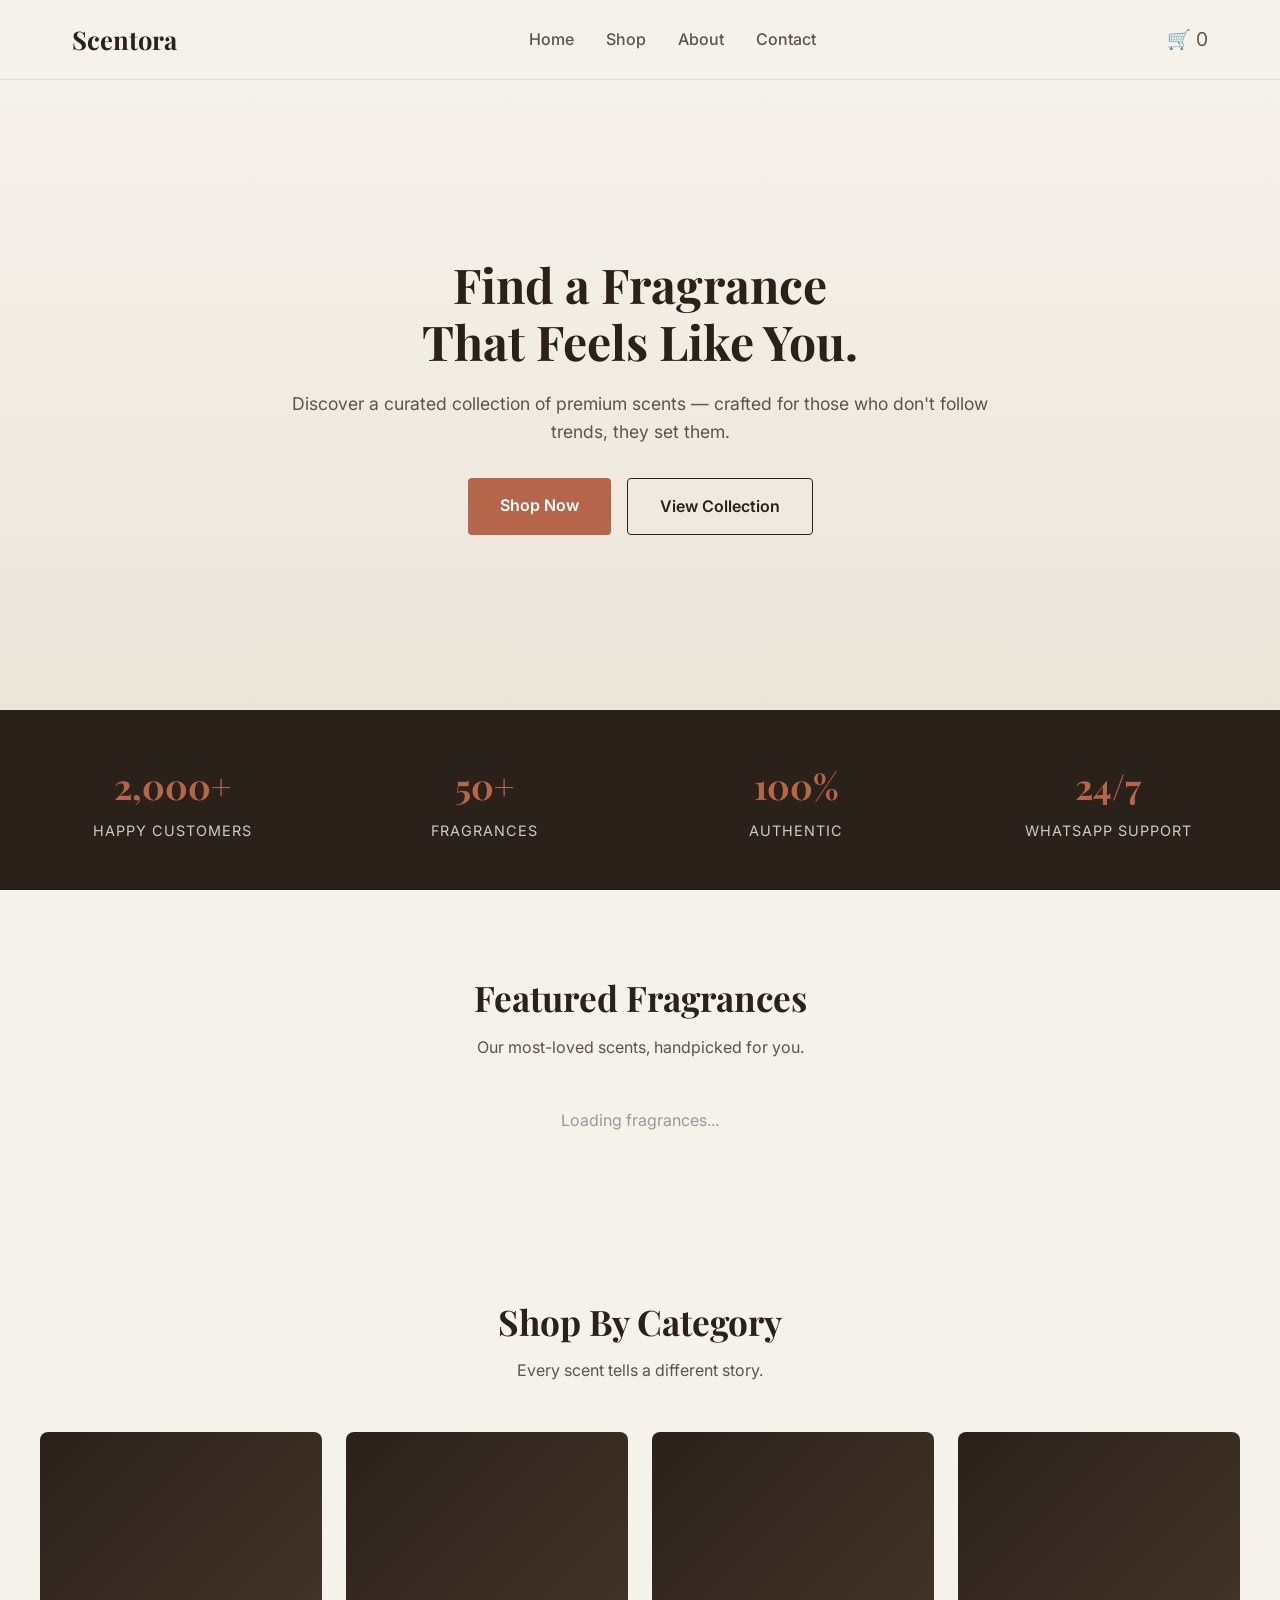
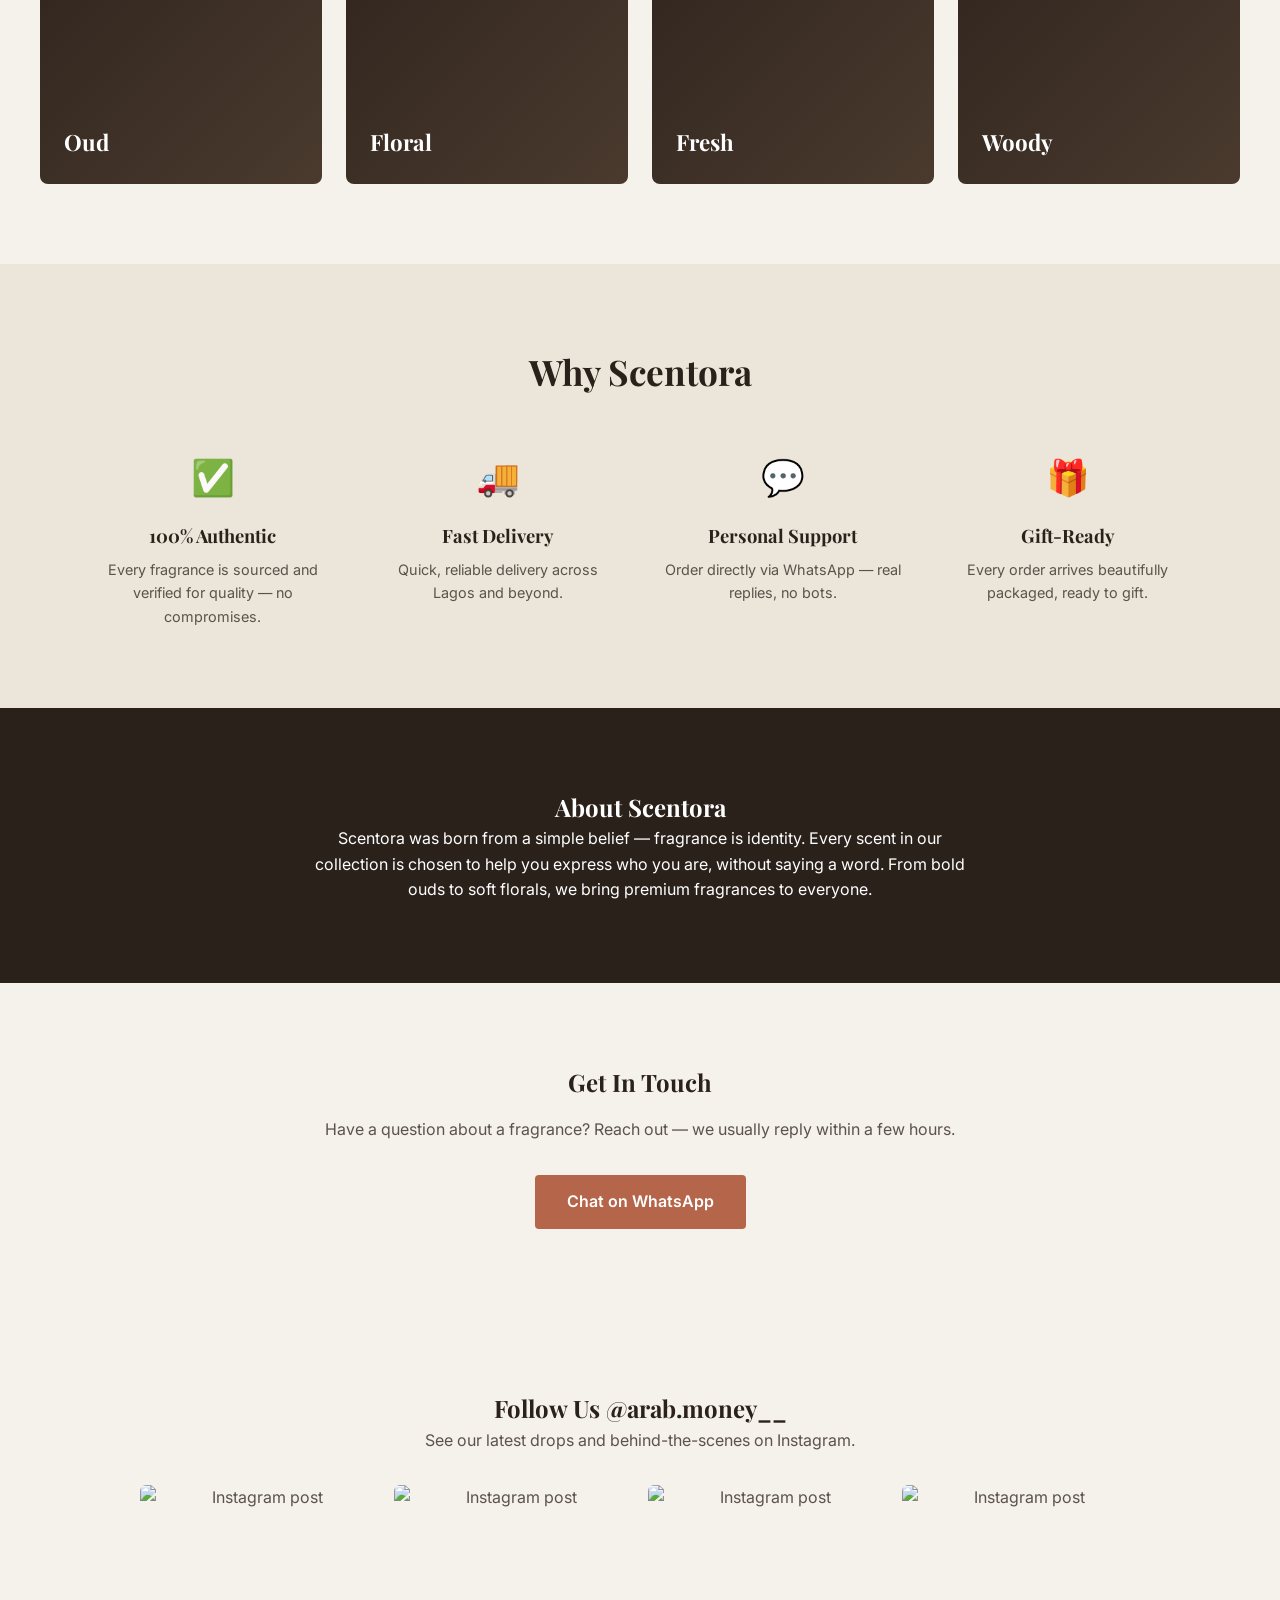
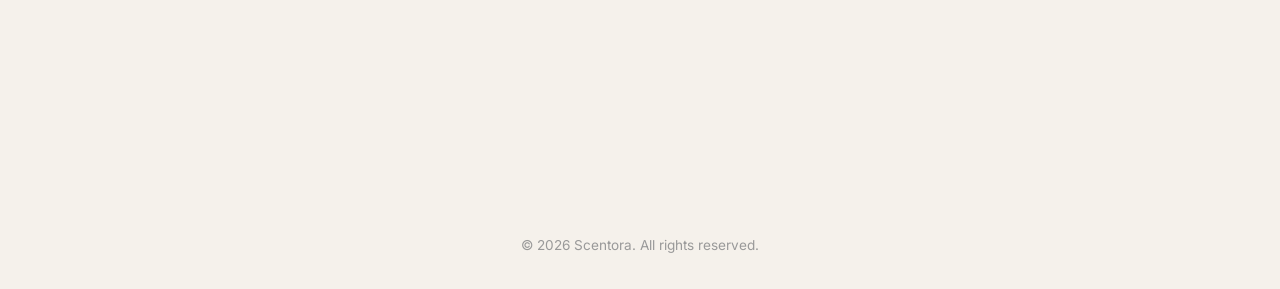
==== index.html @ 085fa2f3 "Initial complete build: Scentora perfume store - customer + admin functionality" ====
<!DOCTYPE html>
<html lang="en">
  <head>
    <meta charset="UTF-8" />
    <meta name="viewport" content="width=device-width, initial-scale=1.0" />
    <title>Scentora — Fragrances That Feel Like You</title>
    <link rel="preconnect" href="https://fonts.googleapis.com" />
    <link
      href="https://fonts.googleapis.com/css2?family=Playfair+Display:wght@700&family=Inter:wght@400;500;600&display=swap"
      rel="stylesheet"
    />
    <link rel="stylesheet" href="css/style.css" />
    <link rel="stylesheet" href="css/responsive.css" />
  </head>
  <body>
    <!-- NAVIGATION -->
    <header class="navbar">
      <div class="navbar__container">
        <a href="index.html" class="navbar__logo">Scentora</a>

        <nav class="navbar__links" id="navLinks">
          <a href="index.html">Home</a>
          <a href="pages/shop.html">Shop</a>
          <a href="#about">About</a>
          <a href="#contact">Contact</a>
        </nav>

        <div class="navbar__actions">
          <a href="pages/cart.html" class="cart-icon">
            🛒 <span id="cartCount">0</span>
          </a>
          <button
            class="navbar__toggle"
            id="navToggle"
            aria-label="Toggle menu"
          >
            ☰
          </button>
        </div>
      </div>
    </header>

    <!-- HERO -->
    <section class="hero">
      <div class="hero__content">
        <h1>Find a Fragrance<br />That Feels Like You.</h1>
        <p>
          Discover a curated collection of premium scents — crafted for those
          who don't follow trends, they set them.
        </p>
        <div class="hero__buttons">
          <a href="pages/shop.html" class="btn btn--primary">Shop Now</a>
          <a href="#featured" class="btn btn--outline">View Collection</a>
        </div>
      </div>
    </section>

    <!-- STATS BAR -->
    <section class="stats-bar reveal">
      <div class="stats-bar__item">
        <h3>2,000+</h3>
        <p>Happy Customers</p>
      </div>
      <div class="stats-bar__item">
        <h3>50+</h3>
        <p>Fragrances</p>
      </div>
      <div class="stats-bar__item">
        <h3>100%</h3>
        <p>Authentic</p>
      </div>
      <div class="stats-bar__item">
        <h3>24/7</h3>
        <p>WhatsApp Support</p>
      </div>
    </section>

    <!-- FEATURED PRODUCTS -->
    <section class="featured" id="featured">
      <div class="section-header reveal">
        <h2>Featured Fragrances</h2>
        <p>Our most-loved scents, handpicked for you.</p>
      </div>
      <div class="product-grid" id="featured-products">
        <!-- Filled in dynamically by products.js -->
      </div>
    </section>

    <!-- CATEGORIES -->
    <section class="categories">
      <div class="section-header reveal">
        <h2>Shop By Category</h2>
        <p>Every scent tells a different story.</p>
      </div>
      <div class="category-grid">
        <div
          class="category-card reveal"
          onclick="location.href='pages/shop.html?category=Oud'"
        >
          <h3>Oud</h3>
        </div>
        <div
          class="category-card reveal reveal--delay-1"
          onclick="location.href='pages/shop.html?category=Floral'"
        >
          <h3>Floral</h3>
        </div>
        <div
          class="category-card reveal reveal--delay-2"
          onclick="location.href='pages/shop.html?category=Fresh'"
        >
          <h3>Fresh</h3>
        </div>
        <div
          class="category-card reveal reveal--delay-3"
          onclick="location.href='pages/shop.html?category=Woody'"
        >
          <h3>Woody</h3>
        </div>
      </div>
    </section>

    <!-- WHY SCENTORA -->
    <section class="why-us">
      <div class="section-header reveal">
        <h2>Why Scentora</h2>
      </div>
      <div class="why-us__grid">
        <div class="why-us__item reveal">
          <span>✅</span>
          <h3>100% Authentic</h3>
          <p>
            Every fragrance is sourced and verified for quality — no
            compromises.
          </p>
        </div>
        <div class="why-us__item reveal reveal--delay-1">
          <span>🚚</span>
          <h3>Fast Delivery</h3>
          <p>Quick, reliable delivery across Lagos and beyond.</p>
        </div>
        <div class="why-us__item reveal reveal--delay-2">
          <span>💬</span>
          <h3>Personal Support</h3>
          <p>Order directly via WhatsApp — real replies, no bots.</p>
        </div>
        <div class="why-us__item reveal reveal--delay-3">
          <span>🎁</span>
          <h3>Gift-Ready</h3>
          <p>Every order arrives beautifully packaged, ready to gift.</p>
        </div>
      </div>
    </section>

    <!-- ABOUT -->
    <section class="about" id="about">
      <div class="about__content">
        <h2>About Scentora</h2>
        <p>
          Scentora was born from a simple belief — fragrance is identity. Every
          scent in our collection is chosen to help you express who you are,
          without saying a word. From bold ouds to soft florals, we bring
          premium fragrances to everyone.
        </p>
      </div>
    </section>

    <!-- CONTACT -->
    <section class="contact" id="contact">
      <div class="contact__content">
        <h2>Get In Touch</h2>
        <p>
          Have a question about a fragrance? Reach out — we usually reply within
          a few hours.
        </p>
        <a href="#" class="btn btn--primary" id="whatsappContact"
          >Chat on WhatsApp</a
        >
      </div>
    </section>

    <!-- INSTAGRAM -->
    <section class="instagram-strip reveal">
      <h2>Follow Us @arab.money__</h2>
      <p>See our latest drops and behind-the-scenes on Instagram.</p>
      <div class="instagram-strip__grid">
        <img
          src="https://placehold.co/400x400/2B211B/F5F1EB?text=Scentora"
          alt="Instagram post"
        />
        <img
          src="https://placehold.co/400x400/B5654A/F5F1EB?text=Scentora"
          alt="Instagram post"
        />
        <img
          src="https://placehold.co/400x400/5C534C/F5F1EB?text=Scentora"
          alt="Instagram post"
        />
        <img
          src="https://placehold.co/400x400/2B211B/F5F1EB?text=Scentora"
          alt="Instagram post"
        />
      </div>
    </section>

    <!-- FOOTER -->
    <footer class="footer">
      <p>&copy; 2026 Scentora. All rights reserved.</p>
    </footer>

    <!-- BACK TO TOP BUTTON -->
    <button id="backToTop" class="back-to-top" aria-label="Back to top">
      ↑
    </button>

    <!-- SCRIPTS -->
    <script src="js/config.js"></script>
    <script src="https://cdn.jsdelivr.net/npm/@supabase/supabase-js@2"></script>
    <script src="js/supabase.js"></script>
    <script src="js/products.js"></script>
    <script src="js/cart.js"></script>
    <script src="js/ui.js"></script>
  </body>
</html>
---- css/style.css ----
/* ============================================
   VARIABLES — change these to reskin the whole site
   ============================================ */
:root {
  --color-bg: #f5f1eb;
  --color-dark: #2b211b;
  --color-accent: #b5654a;
  --color-text: #5c534c;
  --font-heading: "Playfair Display", serif;
  --font-body: "Inter", sans-serif;
}

* {
  margin: 0;
  padding: 0;
  box-sizing: border-box;
}

html {
  scroll-behavior: smooth;
}

body {
  font-family: var(--font-body);
  color: var(--color-text);
  background: var(--color-bg);
  line-height: 1.6;
}

h1,
h2,
h3 {
  font-family: var(--font-heading);
  color: var(--color-dark);
}

a {
  text-decoration: none;
  color: inherit;
}

/* ============================================
     BUTTONS
     ============================================ */
.btn {
  display: inline-block;
  padding: 0.9rem 2rem;
  border-radius: 4px;
  font-weight: 600;
  transition: all 0.2s ease;
}

.btn--primary {
  background: var(--color-accent);
  color: #fff;
}

.btn--primary:hover {
  background: #9c5340;
}

.btn--outline {
  border: 1px solid var(--color-dark);
  color: var(--color-dark);
}

.btn--outline:hover {
  background: var(--color-dark);
  color: #fff;
}

/* ============================================
     NAVIGATION
     ============================================ */
.navbar {
  background: var(--color-bg);
  border-bottom: 1px solid rgba(0, 0, 0, 0.08);
  position: sticky;
  top: 0;
  z-index: 100;
}

.navbar__container {
  max-width: 1200px;
  margin: 0 auto;
  padding: 1.2rem 2rem;
  display: flex;
  justify-content: space-between;
  align-items: center;
}

.navbar__logo {
  font-family: var(--font-heading);
  font-size: 1.6rem;
  font-weight: 700;
  color: var(--color-dark);
}

.navbar__links {
  display: flex;
  gap: 2rem;
}

.navbar__links a {
  font-weight: 500;
}

.navbar__actions {
  display: flex;
  align-items: center;
  gap: 1.5rem;
}

.cart-icon {
  font-size: 1.2rem;
}

.navbar__toggle {
  display: none;
  background: none;
  border: none;
  font-size: 1.5rem;
  cursor: pointer;
}

/* ============================================
     HERO
     ============================================ */
.hero {
  min-height: 70vh;
  display: flex;
  align-items: center;
  justify-content: center;
  text-align: center;
  padding: 3rem 2rem;
  background: linear-gradient(180deg, var(--color-bg) 0%, #ece5da 100%);
}

.hero__content {
  max-width: 700px;
}

.hero h1 {
  font-size: 3rem;
  line-height: 1.2;
  margin-bottom: 1.2rem;
}

.hero p {
  font-size: 1.1rem;
  margin-bottom: 2rem;
}

.hero__buttons {
  display: flex;
  gap: 1rem;
  justify-content: center;
  flex-wrap: wrap;
}

/* ============================================
     SECTION HEADER (reused across sections)
     ============================================ */
.section-header {
  text-align: center;
  max-width: 600px;
  margin: 0 auto 3rem;
}

.section-header h2 {
  font-size: 2.2rem;
  margin-bottom: 0.5rem;
}

/* ============================================
     FEATURED / PRODUCT GRID
     ============================================ */
.featured {
  padding: 5rem 2rem;
}

.product-grid {
  max-width: 1200px;
  margin: 0 auto;
  display: grid;
  grid-template-columns: repeat(auto-fill, minmax(260px, 1fr));
  gap: 2rem;
}

.product-card {
  background: #fff;
  border-radius: 8px;
  overflow: hidden;
  transition: transform 0.2s ease;
}

.product-card:hover {
  transform: translateY(-4px);
}

.product-card__image img {
  width: 100%;
  aspect-ratio: 1 / 1;
  object-fit: cover;
}

.product-card__info {
  padding: 1.2rem;
}

.product-card__info h3 {
  font-size: 1.1rem;
  margin-bottom: 0.3rem;
}

.product-card__size {
  font-size: 0.85rem;
  color: #999;
  margin-bottom: 0.5rem;
}

.product-card__price {
  font-weight: 700;
  color: var(--color-accent);
}

.loading-text {
  text-align: center;
  grid-column: 1 / -1;
  color: #999;
}

/* ============================================
     ABOUT / CONTACT
     ============================================ */
.about,
.contact {
  padding: 5rem 2rem;
  text-align: center;
}

.about {
  background: var(--color-dark);
  color: #fff;
}

.about h2 {
  color: #fff;
}

.about__content,
.contact__content {
  max-width: 650px;
  margin: 0 auto;
}

.contact h2 {
  margin-bottom: 1rem;
}

.contact p {
  margin-bottom: 2rem;
}

/* ============================================
     FOOTER
     ============================================ */
.footer {
  text-align: center;
  padding: 2rem;
  font-size: 0.85rem;
  color: #999;
}

/* ============================================
   SCROLL REVEAL ANIMATIONS
   ============================================ */
.reveal {
  opacity: 0;
  transform: translateY(30px);
  transition: opacity 0.7s ease, transform 0.7s ease;
}

.reveal.is-visible {
  opacity: 1;
  transform: translateY(0);
}

.reveal--delay-1 {
  transition-delay: 0.1s;
}
.reveal--delay-2 {
  transition-delay: 0.2s;
}
.reveal--delay-3 {
  transition-delay: 0.3s;
}

/* ============================================
     HERO ENTRANCE ANIMATION (runs on page load, not scroll)
     ============================================ */
.hero__content {
  animation: heroFadeUp 1s ease forwards;
}

@keyframes heroFadeUp {
  from {
    opacity: 0;
    transform: translateY(20px);
  }
  to {
    opacity: 1;
    transform: translateY(0);
  }
}

/* ============================================
     NAVBAR SHRINK ON SCROLL
     ============================================ */
.navbar {
  transition: padding 0.3s ease, box-shadow 0.3s ease;
}

.navbar--scrolled .navbar__container {
  padding: 0.7rem 2rem;
}

.navbar--scrolled {
  box-shadow: 0 2px 12px rgba(0, 0, 0, 0.06);
}

/* ============================================
     STATS BAR
     ============================================ */
.stats-bar {
  background: var(--color-dark);
  padding: 3rem 2rem;
  display: grid;
  grid-template-columns: repeat(4, 1fr);
  gap: 2rem;
  text-align: center;
}

.stats-bar__item h3 {
  color: var(--color-accent);
  font-size: 2.2rem;
  margin-bottom: 0.3rem;
}

.stats-bar__item p {
  color: #ccc;
  font-size: 0.9rem;
  text-transform: uppercase;
  letter-spacing: 1px;
}

/* ============================================
     CATEGORY SHOWCASE
     ============================================ */
.categories {
  padding: 5rem 2rem;
}

.category-grid {
  max-width: 1200px;
  margin: 0 auto;
  display: grid;
  grid-template-columns: repeat(auto-fit, minmax(200px, 1fr));
  gap: 1.5rem;
}

.category-card {
  position: relative;
  aspect-ratio: 4 / 5;
  border-radius: 8px;
  overflow: hidden;
  background: linear-gradient(135deg, var(--color-dark), #4a3a2e);
  display: flex;
  align-items: flex-end;
  padding: 1.5rem;
  cursor: pointer;
  transition: transform 0.3s ease;
}

.category-card:hover {
  transform: scale(1.03);
}

.category-card h3 {
  color: #fff;
  font-size: 1.4rem;
  position: relative;
  z-index: 2;
}

/* ============================================
     WHY SCENTORA (trust pillars)
     ============================================ */
.why-us {
  padding: 5rem 2rem;
  background: #ece5da;
}

.why-us__grid {
  max-width: 1100px;
  margin: 0 auto;
  display: grid;
  grid-template-columns: repeat(auto-fit, minmax(230px, 1fr));
  gap: 2.5rem;
  text-align: center;
}

.why-us__item span {
  font-size: 2.2rem;
  display: block;
  margin-bottom: 1rem;
}

.why-us__item h3 {
  font-size: 1.15rem;
  margin-bottom: 0.5rem;
}

.why-us__item p {
  font-size: 0.9rem;
}

/* ============================================
     INSTAGRAM STRIP
     ============================================ */
.instagram-strip {
  padding: 5rem 2rem;
  text-align: center;
}

.instagram-strip__grid {
  max-width: 1000px;
  margin: 2rem auto 0;
  display: grid;
  grid-template-columns: repeat(4, 1fr);
  gap: 1rem;
}

.instagram-strip__grid img {
  width: 100%;
  aspect-ratio: 1 / 1;
  object-fit: cover;
  border-radius: 6px;
  transition: opacity 0.2s ease;
}

.instagram-strip__grid img:hover {
  opacity: 0.8;
}

/* ============================================
   BACK TO TOP BUTTON
   ============================================ */
.back-to-top {
  position: fixed;
  bottom: 2rem;
  right: 2rem;
  width: 48px;
  height: 48px;
  border-radius: 50%;
  background: var(--color-accent);
  color: #fff;
  border: none;
  font-size: 1.3rem;
  cursor: pointer;
  display: flex;
  align-items: center;
  justify-content: center;
  opacity: 0;
  visibility: hidden;
  transform: translateY(10px);
  transition: all 0.3s ease;
  z-index: 99;
  box-shadow: 0 4px 12px rgba(0, 0, 0, 0.15);
}

.back-to-top.is-visible {
  opacity: 1;
  visibility: visible;
  transform: translateY(0);
}

.back-to-top:hover {
  background: #9c5340;
}

/* ============================================
   SHOP HEADER
   ============================================ */
.shop-header {
  text-align: center;
  padding: 4rem 2rem 2rem;
}

.shop-header h1 {
  font-size: 2.5rem;
  margin-bottom: 0.5rem;
}

/* ============================================
     SHOP FILTERS
     ============================================ */
.shop-filters {
  max-width: 1200px;
  margin: 0 auto;
  padding: 0 2rem 2rem;
}

.search-bar {
  margin-bottom: 1.5rem;
}

.search-bar input {
  width: 100%;
  padding: 0.9rem 1.2rem;
  border: 1px solid rgba(0, 0, 0, 0.15);
  border-radius: 6px;
  font-family: var(--font-body);
  font-size: 1rem;
  background: #fff;
}

.search-bar input:focus {
  outline: none;
  border-color: var(--color-accent);
}

.category-filters {
  display: flex;
  gap: 0.7rem;
  flex-wrap: wrap;
}

.filter-btn {
  padding: 0.5rem 1.2rem;
  border: 1px solid rgba(0, 0, 0, 0.15);
  background: #fff;
  border-radius: 20px;
  font-size: 0.9rem;
  cursor: pointer;
  transition: all 0.2s ease;
}

.filter-btn:hover {
  border-color: var(--color-accent);
}

.filter-btn.active {
  background: var(--color-dark);
  color: #fff;
  border-color: var(--color-dark);
}

/* ============================================
     SHOP PRODUCTS GRID
     ============================================ */
.shop-products {
  max-width: 1200px;
  margin: 0 auto;
  padding: 1rem 2rem 5rem;
}

.product-card__link {
  display: block;
}

.product-card__image {
  position: relative;
}

.sold-out-badge {
  position: absolute;
  top: 10px;
  right: 10px;
  background: var(--color-dark);
  color: #fff;
  font-size: 0.7rem;
  font-weight: 700;
  padding: 0.3rem 0.7rem;
  border-radius: 4px;
  letter-spacing: 0.5px;
}

.add-to-cart-btn {
  width: calc(100% - 2.4rem);
  margin: 0 1.2rem 1.2rem;
  border: none;
  cursor: pointer;
}

.add-to-cart-btn:disabled {
  background: #ccc;
  cursor: not-allowed;
}

/* ============================================
   PRODUCT DETAIL PAGE
   ============================================ */
.product-detail {
  max-width: 1100px;
  margin: 0 auto;
  padding: 4rem 2rem;
  display: grid;
  grid-template-columns: 1fr 1fr;
  gap: 4rem;
  align-items: start;
}

.product-detail__image {
  position: relative;
}

.product-detail__image img {
  width: 100%;
  aspect-ratio: 1 / 1;
  object-fit: cover;
  border-radius: 8px;
}

.sold-out-badge--large {
  font-size: 0.85rem;
  padding: 0.5rem 1rem;
}

.product-detail__category {
  text-transform: uppercase;
  letter-spacing: 1px;
  font-size: 0.8rem;
  color: var(--color-accent);
  font-weight: 600;
  margin-bottom: 0.5rem;
}

.product-detail__info h1 {
  font-size: 2.2rem;
  margin-bottom: 1rem;
}

.product-detail__price {
  font-size: 1.6rem;
  font-weight: 700;
  color: var(--color-dark);
  margin-bottom: 0.5rem;
}

.product-detail__size {
  color: #999;
  margin-bottom: 1.5rem;
}

.product-detail__description {
  margin-bottom: 2rem;
  line-height: 1.8;
}

.sold-out-text {
  color: var(--color-accent);
  font-weight: 600;
  margin-bottom: 1rem;
}

/* Quantity selector */
.quantity-selector {
  display: flex;
  align-items: center;
  gap: 1.2rem;
  margin-bottom: 1.5rem;
  width: fit-content;
  border: 1px solid rgba(0, 0, 0, 0.15);
  border-radius: 6px;
  padding: 0.4rem 0.8rem;
}

.qty-btn {
  width: 32px;
  height: 32px;
  border: none;
  background: none;
  font-size: 1.3rem;
  cursor: pointer;
  color: var(--color-dark);
}

.qty-btn:hover {
  color: var(--color-accent);
}

#qtyValue {
  font-weight: 600;
  min-width: 20px;
  text-align: center;
}

.product-detail .btn {
  border: none;
  cursor: pointer;
  margin-bottom: 1.5rem;
}

.product-detail .btn:disabled {
  background: #ccc;
  cursor: not-allowed;
}

.back-link {
  display: block;
  font-size: 0.9rem;
  color: var(--color-text);
  text-decoration: underline;
}

/* ============================================
   CART PAGE
   ============================================ */
.cart-page {
  max-width: 900px;
  margin: 0 auto;
  padding: 4rem 2rem 6rem;
}

.cart-page h1 {
  margin-bottom: 2rem;
}

.cart-empty {
  text-align: center;
  padding: 4rem 0;
}

.cart-empty p {
  margin-bottom: 1.5rem;
  font-size: 1.1rem;
}

.cart-item {
  display: grid;
  grid-template-columns: 100px 1fr auto;
  gap: 1.5rem;
  align-items: center;
  padding: 1.5rem 0;
  border-bottom: 1px solid rgba(0, 0, 0, 0.08);
}

.cart-item__image {
  width: 100px;
  height: 100px;
  object-fit: cover;
  border-radius: 6px;
}

.cart-item__info h3 {
  font-size: 1.1rem;
  margin-bottom: 0.2rem;
}

.cart-item__size {
  font-size: 0.85rem;
  color: #999;
  margin-bottom: 0.3rem;
}

.cart-item__price {
  font-size: 0.9rem;
  color: var(--color-text);
}

.cart-item__controls {
  text-align: right;
}

.quantity-selector--small {
  padding: 0.2rem 0.5rem;
  margin-left: auto;
  margin-bottom: 0.6rem;
}

.quantity-selector--small .qty-btn {
  width: 26px;
  height: 26px;
  font-size: 1.1rem;
}

.cart-item__line-total {
  font-weight: 700;
  margin-bottom: 0.4rem;
}

.cart-item__remove {
  background: none;
  border: none;
  color: var(--color-accent);
  font-size: 0.8rem;
  cursor: pointer;
  text-decoration: underline;
}

/* Cart summary box */
.cart-summary {
  margin-top: 2.5rem;
  background: #fff;
  border-radius: 8px;
  padding: 2rem;
}

.cart-summary__row {
  display: flex;
  justify-content: space-between;
  padding: 0.6rem 0;
  font-size: 0.95rem;
}

.cart-summary__row--total {
  border-top: 1px solid rgba(0, 0, 0, 0.1);
  margin-top: 0.5rem;
  padding-top: 1rem;
  font-size: 1.2rem;
  font-weight: 700;
  color: var(--color-dark);
}

.cart-order-btn {
  width: 100%;
  border: none;
  cursor: pointer;
  margin-top: 1.5rem;
  font-size: 1rem;
}

.cart-actions {
  display: flex;
  justify-content: space-between;
  align-items: center;
  margin-top: 1.2rem;
}

.cart-actions__continue {
  font-size: 0.9rem;
  text-decoration: underline;
}

.cart-actions__clear {
  background: none;
  border: none;
  color: #999;
  font-size: 0.85rem;
  cursor: pointer;
  text-decoration: underline;
}

/* ============================================
   ADMIN LOGIN
   ============================================ */
.admin-body {
  background: var(--color-dark);
}

.admin-login {
  min-height: 100vh;
  display: flex;
  align-items: center;
  justify-content: center;
  padding: 2rem;
}

.admin-login__card {
  background: #fff;
  border-radius: 12px;
  padding: 3rem 2.5rem;
  width: 100%;
  max-width: 380px;
  text-align: center;
  box-shadow: 0 20px 60px rgba(0, 0, 0, 0.3);
}

.admin-login__logo {
  font-family: var(--font-heading);
  font-size: 1.8rem;
  font-weight: 700;
  color: var(--color-dark);
  display: block;
  margin-bottom: 0.3rem;
}

.admin-login__subtitle {
  color: #999;
  font-size: 0.85rem;
  text-transform: uppercase;
  letter-spacing: 1px;
  margin-bottom: 2.2rem;
}

.admin-login__form {
  text-align: left;
}

.form-group {
  margin-bottom: 1.3rem;
}

.form-group label {
  display: block;
  font-size: 0.85rem;
  font-weight: 600;
  color: var(--color-dark);
  margin-bottom: 0.4rem;
}

.form-group input,
.form-group select,
.form-group textarea {
  width: 100%;
  padding: 0.8rem 1rem;
  border: 1px solid rgba(0, 0, 0, 0.15);
  border-radius: 6px;
  font-family: var(--font-body);
  font-size: 0.95rem;
  background: #fafafa;
}

.form-group input:focus,
.form-group select:focus,
.form-group textarea:focus {
  outline: none;
  border-color: var(--color-accent);
  background: #fff;
}

.admin-login__error {
  color: #c0392b;
  font-size: 0.85rem;
  margin-bottom: 1rem;
  min-height: 1.2em;
}

.admin-login__submit {
  width: 100%;
  border: none;
  cursor: pointer;
  padding: 0.9rem;
}

.admin-login__submit:disabled {
  opacity: 0.7;
  cursor: not-allowed;
}

/* ============================================
   ADMIN DASHBOARD SHELL
   ============================================ */
.admin-dashboard {
  min-height: 100vh;
  background: #f5f1eb;
}

.admin-topbar {
  background: var(--color-dark);
  padding: 1.2rem 2rem;
  display: flex;
  justify-content: space-between;
  align-items: center;
}

.admin-topbar__logo {
  font-family: var(--font-heading);
  font-size: 1.3rem;
  color: #fff;
  font-weight: 700;
}

.admin-topbar__logo span {
  color: var(--color-accent);
  font-weight: 400;
  font-size: 0.9rem;
}

.admin-topbar__logout {
  background: none;
  border: 1px solid rgba(255, 255, 255, 0.3);
  color: #fff;
  padding: 0.5rem 1.2rem;
  border-radius: 6px;
  cursor: pointer;
  font-size: 0.85rem;
  transition: all 0.2s ease;
}

.admin-topbar__logout:hover {
  background: rgba(255, 255, 255, 0.1);
}

.admin-main {
  max-width: 1200px;
  margin: 0 auto;
  padding: 3rem 2rem;
}

/* ============================================
   ADMIN STATS CARDS
   ============================================ */
.admin-stats {
  display: grid;
  grid-template-columns: repeat(4, 1fr);
  gap: 1.2rem;
  margin-bottom: 3rem;
}

.stat-card {
  background: #fff;
  border-radius: 10px;
  padding: 1.5rem;
  text-align: center;
}

.stat-card__value {
  font-family: var(--font-heading);
  font-size: 2.2rem;
  font-weight: 700;
  color: var(--color-dark);
}

.stat-card__label {
  font-size: 0.8rem;
  color: #999;
  text-transform: uppercase;
  letter-spacing: 0.5px;
  margin-top: 0.3rem;
}

/* ============================================
     ADMIN SECTION HEADER
     ============================================ */
.admin-section-header {
  display: flex;
  justify-content: space-between;
  align-items: center;
  margin-bottom: 1.5rem;
}

.admin-section-header h2 {
  font-size: 1.4rem;
}

.admin-section-header .btn {
  border: none;
  cursor: pointer;
  font-size: 0.9rem;
  padding: 0.7rem 1.4rem;
}

/* ============================================
     ADMIN PRODUCT LIST
     ============================================ */
.admin-product-list {
  background: #fff;
  border-radius: 10px;
  overflow: hidden;
}

.admin-product-row {
  display: grid;
  grid-template-columns: 60px 1fr auto auto;
  gap: 1.2rem;
  align-items: center;
  padding: 1rem 1.5rem;
  border-bottom: 1px solid rgba(0, 0, 0, 0.06);
}

.admin-product-row:last-child {
  border-bottom: none;
}

.admin-product-row__image {
  width: 60px;
  height: 60px;
  object-fit: cover;
  border-radius: 6px;
}

.admin-product-row__info h4 {
  font-size: 0.95rem;
  font-family: var(--font-body);
  font-weight: 600;
  color: var(--color-dark);
  margin-bottom: 0.2rem;
}

.admin-product-row__info p {
  font-size: 0.8rem;
  color: #999;
}

.admin-product-row__badges {
  display: flex;
  flex-direction: column;
  gap: 0.3rem;
}

.badge {
  font-size: 0.7rem;
  font-weight: 600;
  padding: 0.25rem 0.6rem;
  border-radius: 20px;
  text-align: center;
  white-space: nowrap;
}

.badge--available {
  background: #e3f5e8;
  color: #2e8b4f;
}

.badge--sold-out {
  background: #fbe5e3;
  color: #c0392b;
}

.badge--featured {
  background: #fbf0dc;
  color: #b5854a;
}

.admin-product-row__actions {
  display: flex;
  gap: 0.5rem;
  flex-wrap: wrap;
  max-width: 220px;
}

.admin-action-btn {
  background: #f2f2f2;
  border: none;
  padding: 0.4rem 0.8rem;
  border-radius: 5px;
  font-size: 0.75rem;
  cursor: pointer;
  transition: background 0.2s ease;
}

.admin-action-btn:hover {
  background: #e5e5e5;
}

.admin-action-btn--danger {
  background: #fbe5e3;
  color: #c0392b;
}

.admin-action-btn--danger:hover {
  background: #f5cdc9;
}

/* ============================================
   ADD/EDIT PRODUCT MODAL
   ============================================ */
.modal-overlay {
  position: fixed;
  inset: 0;
  background: rgba(0, 0, 0, 0.5);
  display: flex;
  align-items: center;
  justify-content: center;
  z-index: 200;
  padding: 2rem;
  opacity: 0;
  visibility: hidden;
  transition: opacity 0.3s ease, visibility 0.3s ease;
}

.modal-overlay.is-active {
  opacity: 1;
  visibility: visible;
}

.modal {
  background: #fff;
  border-radius: 12px;
  width: 100%;
  max-width: 520px;
  max-height: 90vh;
  overflow-y: auto;
  padding: 2rem 2.5rem;
  transform: scale(0.92) translateY(10px);
  transition: transform 0.3s ease;
}

.modal-overlay.is-active .modal {
  transform: scale(1) translateY(0);
}

.modal__header {
  display: flex;
  justify-content: space-between;
  align-items: center;
  margin-bottom: 1.5rem;
}

.modal__header h2 {
  font-size: 1.4rem;
}

.modal__close {
  background: none;
  border: none;
  font-size: 1.8rem;
  cursor: pointer;
  color: #999;
  line-height: 1;
}

.form-row {
  display: grid;
  grid-template-columns: 1fr 1fr;
  gap: 1rem;
}

.form-row--checkboxes {
  display: flex;
  gap: 2rem;
  margin-bottom: 1.5rem;
}

.checkbox-label {
  display: flex;
  align-items: center;
  gap: 0.5rem;
  font-size: 0.9rem;
  font-weight: 600;
  cursor: pointer;
}

.checkbox-label input {
  width: auto;
}

.image-preview {
  width: 100px;
  height: 100px;
  object-fit: cover;
  border-radius: 6px;
  margin-top: 0.7rem;
}

.modal__error {
  color: #c0392b;
  font-size: 0.85rem;
  margin-bottom: 1rem;
  min-height: 1.2em;
}

.modal__submit {
  width: 100%;
  border: none;
  cursor: pointer;
  padding: 0.9rem;
}

.modal__submit:disabled {
  opacity: 0.7;
  cursor: not-allowed;
}
---- css/responsive.css ----
@media (max-width: 768px) {
  .navbar__links {
    position: absolute;
    top: 100%;
    left: 0;
    right: 0;
    background: var(--color-bg);
    flex-direction: column;
    padding: 1.5rem 2rem;
    gap: 1.2rem;
    display: none;
    border-bottom: 1px solid rgba(0, 0, 0, 0.08);
  }

  .navbar__links.active {
    display: flex;
  }

  .navbar__toggle {
    display: block;
  }

  .hero h1 {
    font-size: 2.2rem;
  }

  .product-grid {
    grid-template-columns: repeat(auto-fill, minmax(150px, 1fr));
    gap: 1rem;
  }
}

@media (max-width: 768px) {
  .stats-bar {
    grid-template-columns: repeat(2, 1fr);
  }

  .instagram-strip__grid {
    grid-template-columns: repeat(2, 1fr);
  }
}

@media (max-width: 768px) {
  .back-to-top {
    bottom: 1.2rem;
    right: 1.2rem;
    width: 42px;
    height: 42px;
  }
}

@media (max-width: 768px) {
  .product-detail {
    grid-template-columns: 1fr;
    gap: 2rem;
  }
}

@media (max-width: 768px) {
  .cart-item {
    grid-template-columns: 70px 1fr;
    gap: 1rem;
  }

  .cart-item__controls {
    grid-column: 1 / -1;
    text-align: left;
    margin-top: 0.8rem;
  }

  .quantity-selector--small {
    margin-left: 0;
  }
}

@media (max-width: 768px) {
  .admin-stats {
    grid-template-columns: repeat(2, 1fr);
  }

  .admin-product-row {
    grid-template-columns: 1fr;
    text-align: left;
  }

  .admin-product-row__image {
    width: 100%;
    height: 140px;
  }

  .admin-product-row__actions {
    max-width: 100%;
  }

  .admin-section-header {
    flex-direction: column;
    align-items: flex-start;
    gap: 1rem;
  }
}

@media (max-width: 768px) {
  .form-row {
    grid-template-columns: 1fr;
  }

  .modal {
    padding: 1.5rem;
  }
}
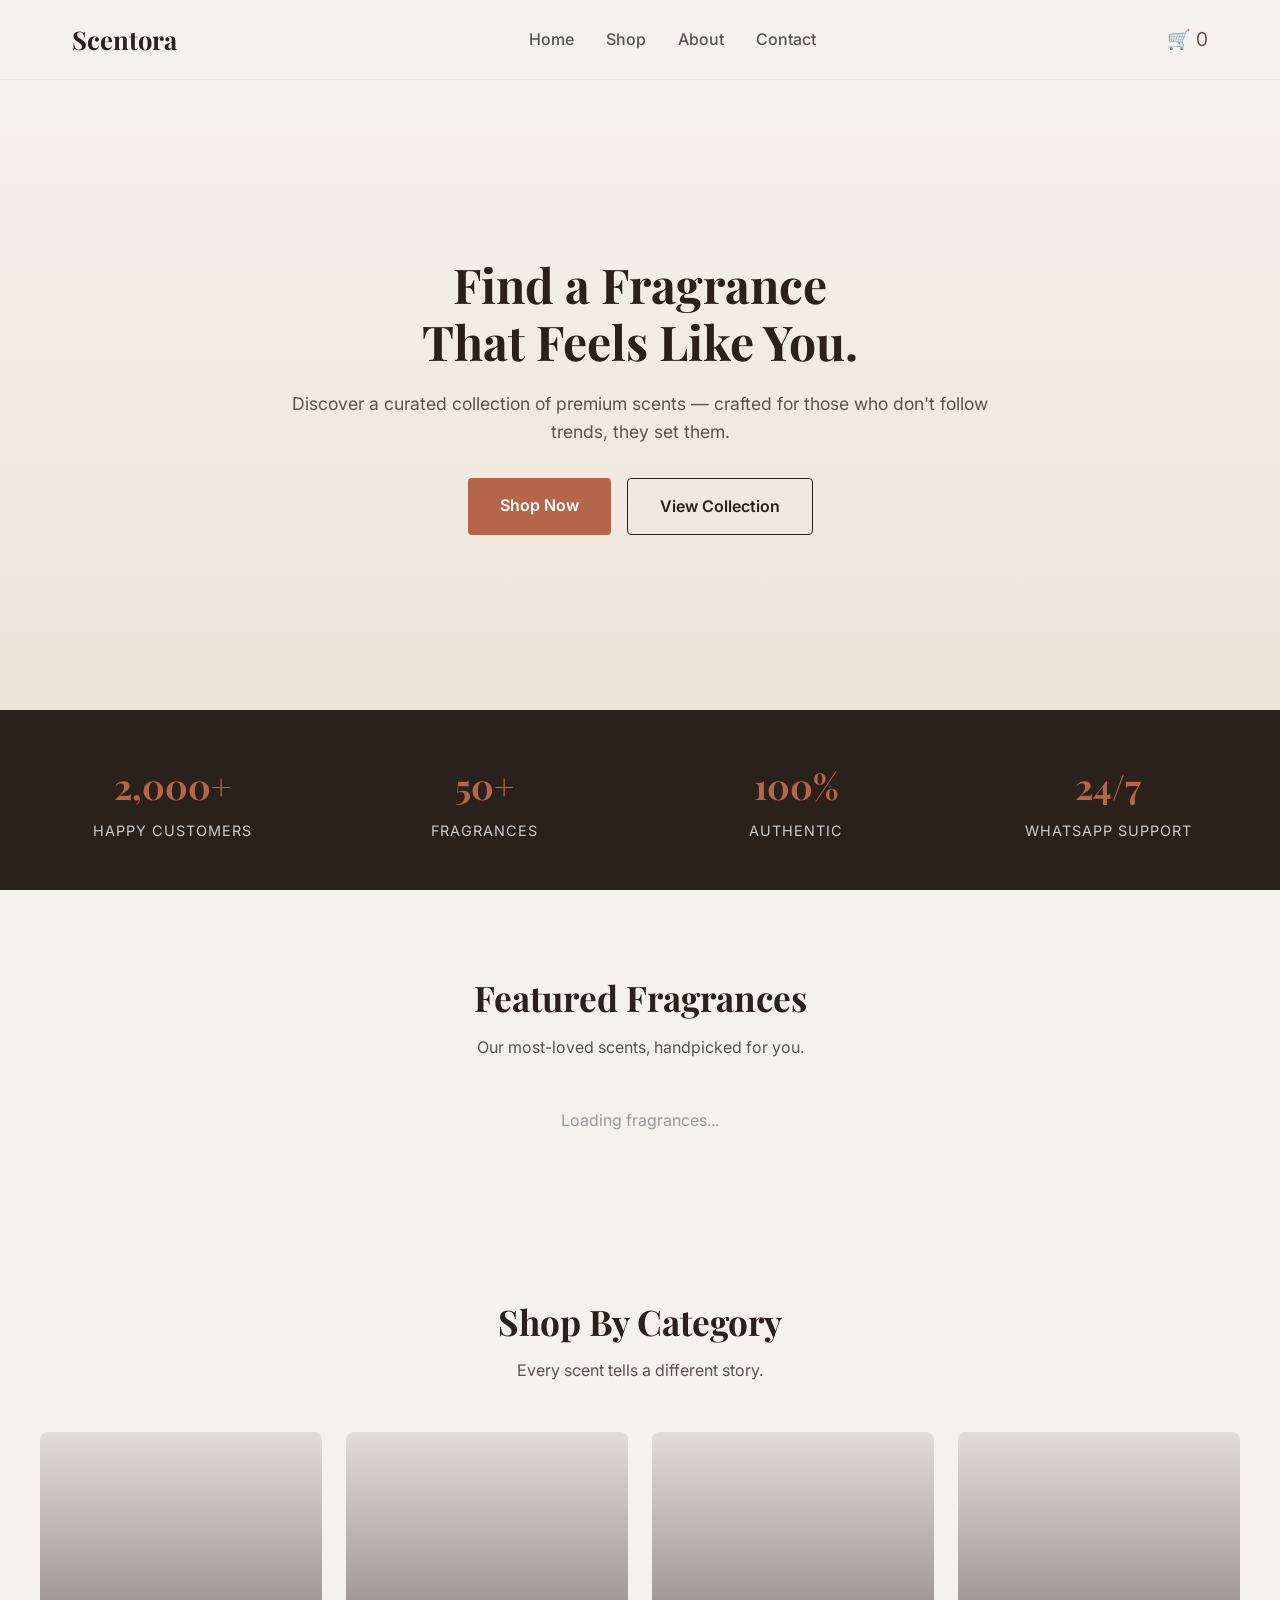
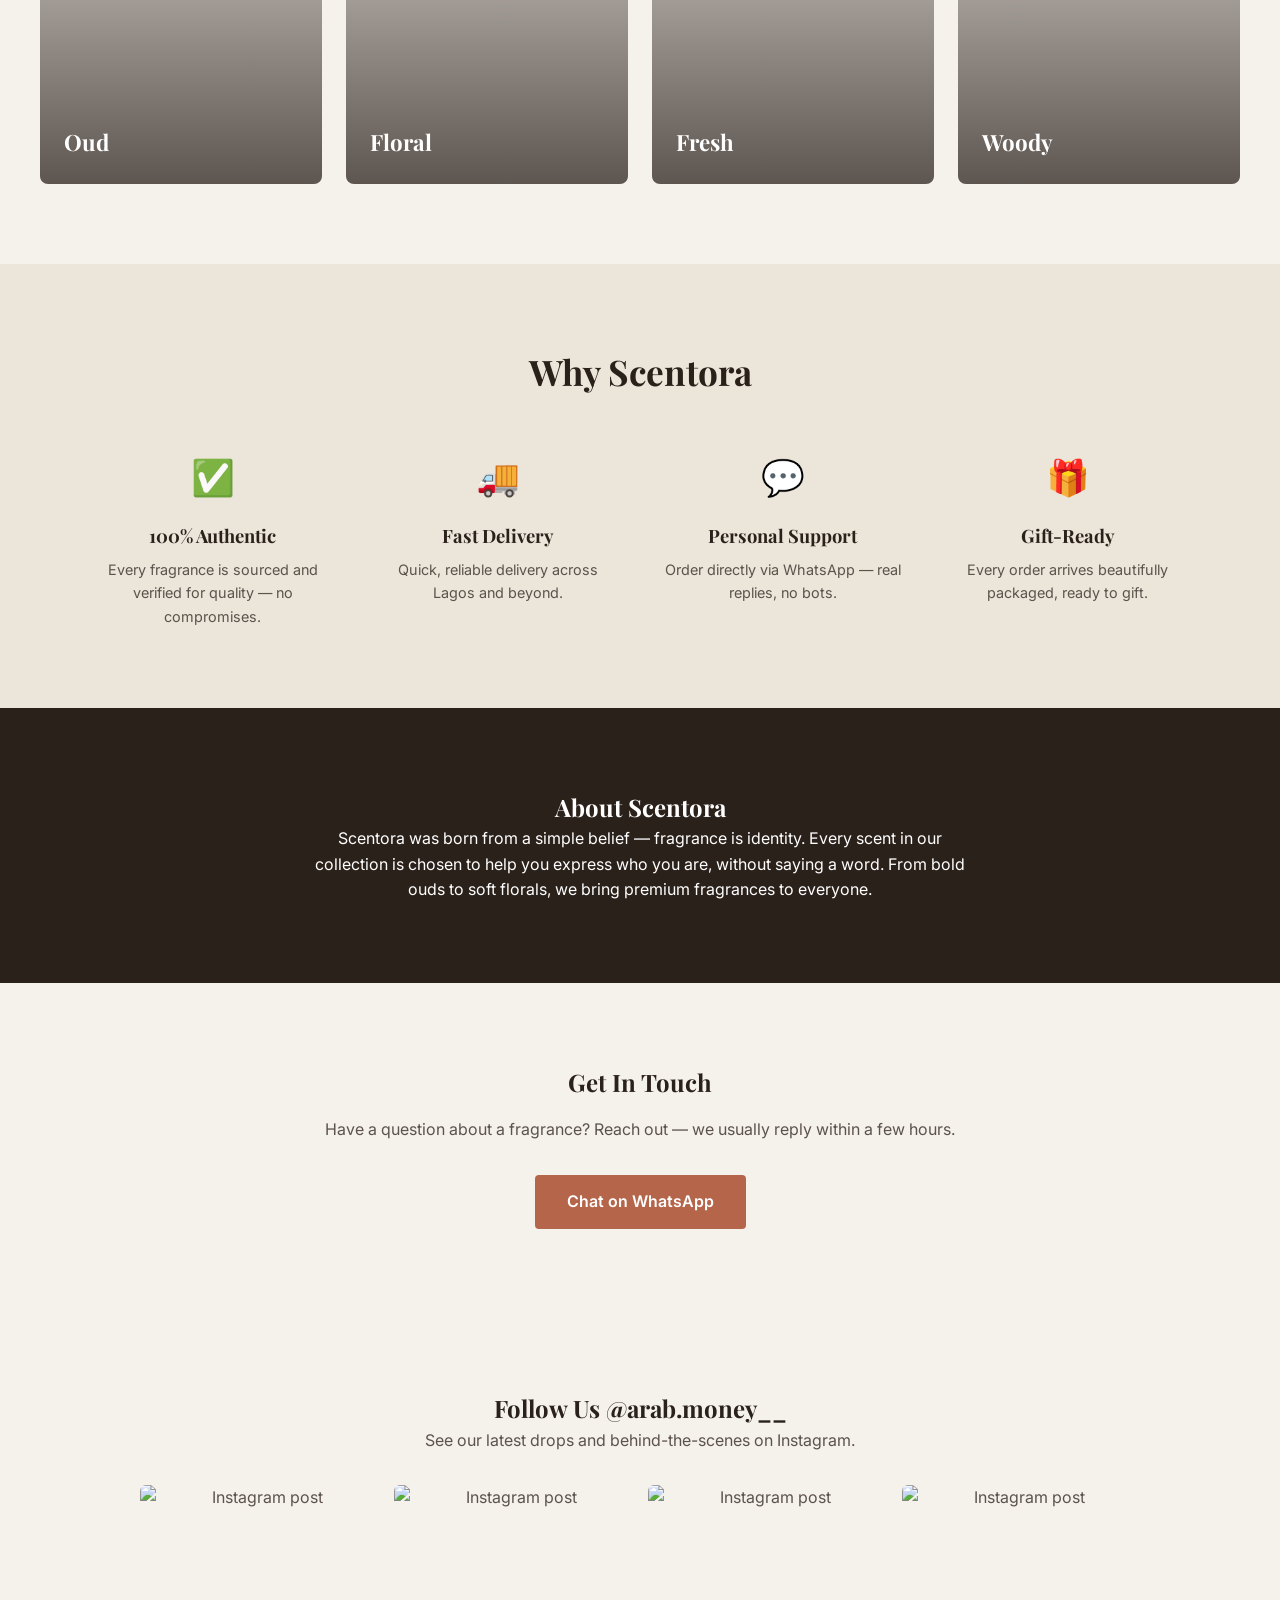
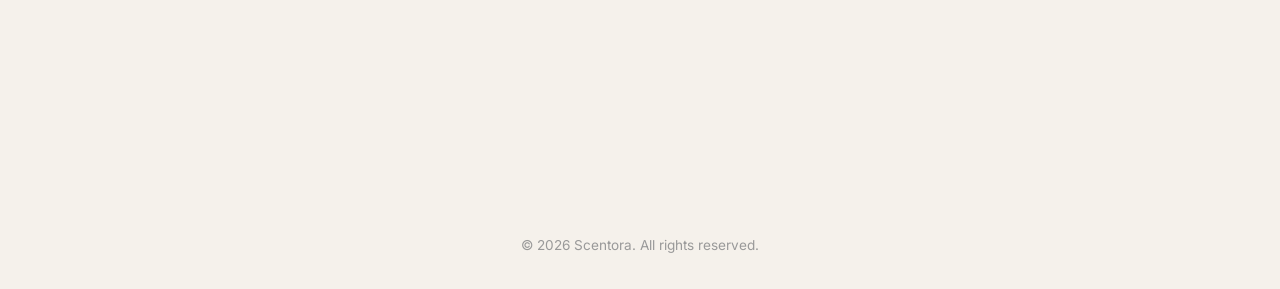
==== commit 03d02654: "Add category background images" ====
--- a/index.html
+++ b/index.html
@@ -94,25 +94,25 @@
       </div>
       <div class="category-grid">
         <div
-          class="category-card reveal"
+          class="category-card category-card--oud reveal"
           onclick="location.href='pages/shop.html?category=Oud'"
         >
           <h3>Oud</h3>
         </div>
         <div
-          class="category-card reveal reveal--delay-1"
+          class="category-card category-card--floral reveal reveal--delay-1"
           onclick="location.href='pages/shop.html?category=Floral'"
         >
           <h3>Floral</h3>
         </div>
         <div
-          class="category-card reveal reveal--delay-2"
+          class="category-card category-card--fresh reveal reveal--delay-2"
           onclick="location.href='pages/shop.html?category=Fresh'"
         >
           <h3>Fresh</h3>
         </div>
         <div
-          class="category-card reveal reveal--delay-3"
+          class="category-card category-card--woody reveal reveal--delay-3"
           onclick="location.href='pages/shop.html?category=Woody'"
         >
           <h3>Woody</h3>
--- a/css/style.css
+++ b/css/style.css
@@ -374,12 +374,48 @@
   aspect-ratio: 4 / 5;
   border-radius: 8px;
   overflow: hidden;
-  background: linear-gradient(135deg, var(--color-dark), #4a3a2e);
+  background-size: cover;
+  background-position: center;
   display: flex;
   align-items: flex-end;
   padding: 1.5rem;
   cursor: pointer;
   transition: transform 0.3s ease;
+}
+
+/* Dark gradient overlay so text stays readable over any image */
+.category-card::before {
+  content: "";
+  position: absolute;
+  inset: 0;
+  background: linear-gradient(
+    180deg,
+    rgba(43, 33, 27, 0.1) 0%,
+    rgba(43, 33, 27, 0.75) 100%
+  );
+  z-index: 1;
+}
+
+.category-card h3 {
+  position: relative;
+  z-index: 2; /* sits above the overlay */
+}
+
+/* Placeholder images per category — swap these URLs for real photos later */
+.category-card--oud {
+  background-image: url("https://mansolid.com/cdn/shop/articles/oud-in-perfume-a-royal-note-of-power-and-depth-5264853.webp?v=1785939493");
+}
+
+.category-card--floral {
+  background-image: url("https://images.unsplash.com/photo-1490750967868-88aa4486c946?w=600&q=80");
+}
+
+.category-card--fresh {
+  background-image: url("https://albait-aldimashqi.com/wp-content/uploads/2025/11/azure-breeze.webp");
+}
+
+.category-card--woody {
+  background-image: url("https://perfumedom.com/wp-content/uploads/2020/02/woody-fragrance-oils.jpg");
 }
 
 .category-card:hover {
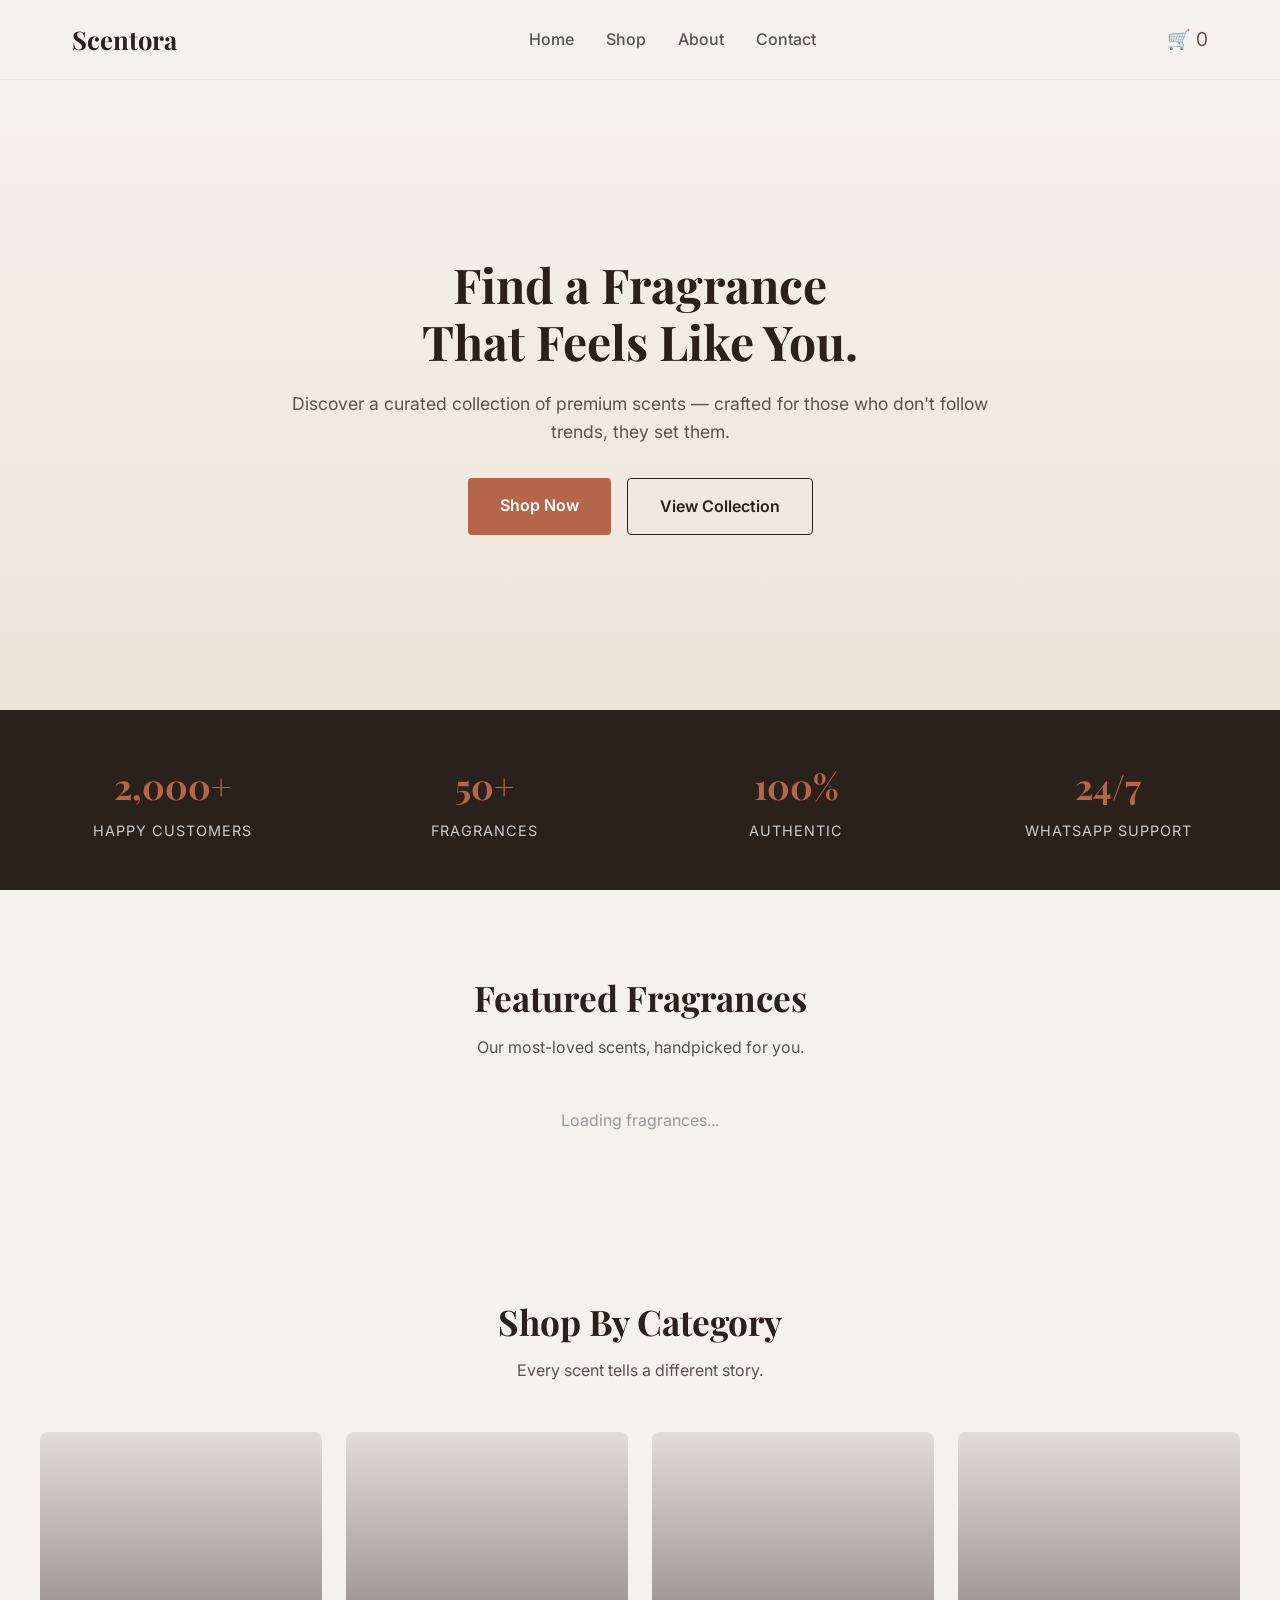
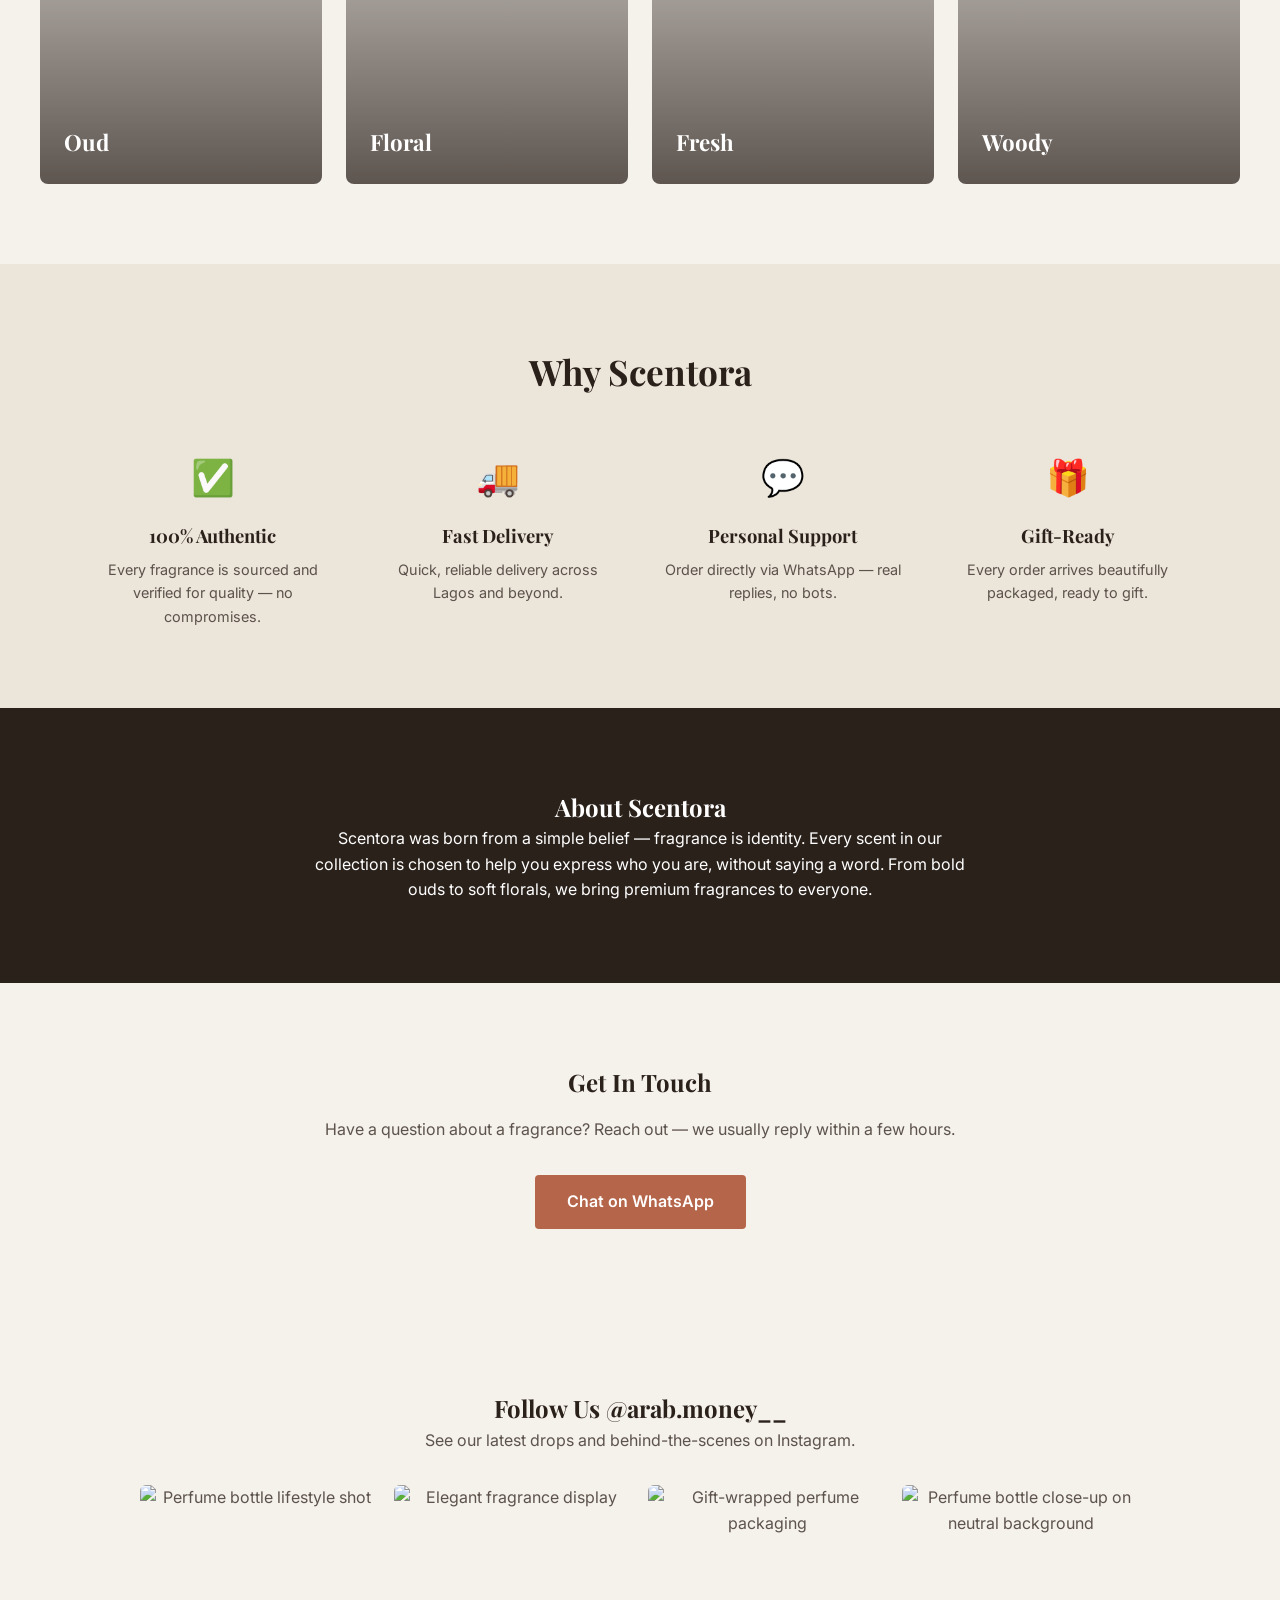
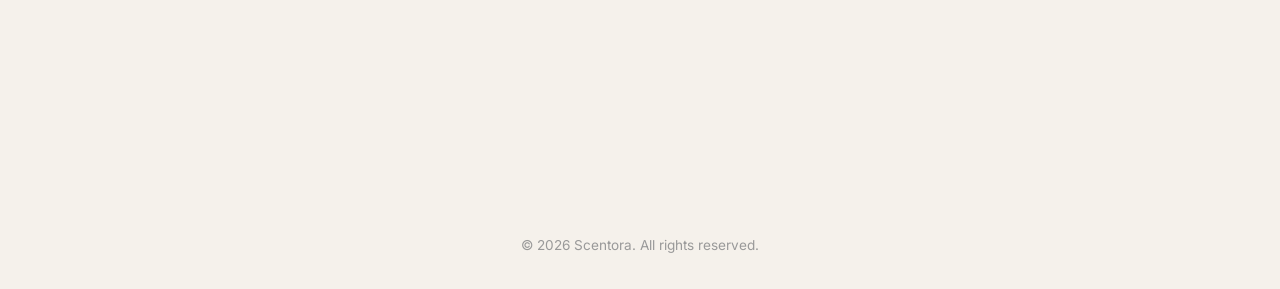
==== commit 24e99c17: "Add category and Instagram section images" ====
--- a/index.html
+++ b/index.html
@@ -185,20 +185,20 @@
       <p>See our latest drops and behind-the-scenes on Instagram.</p>
       <div class="instagram-strip__grid">
         <img
-          src="https://placehold.co/400x400/2B211B/F5F1EB?text=Scentora"
-          alt="Instagram post"
-        />
-        <img
-          src="https://placehold.co/400x400/B5654A/F5F1EB?text=Scentora"
-          alt="Instagram post"
-        />
-        <img
-          src="https://placehold.co/400x400/5C534C/F5F1EB?text=Scentora"
-          alt="Instagram post"
-        />
-        <img
-          src="https://placehold.co/400x400/2B211B/F5F1EB?text=Scentora"
-          alt="Instagram post"
+          src="https://images.unsplash.com/photo-1541643600914-78b084683601?w=400&q=80"
+          alt="Perfume bottle lifestyle shot"
+        />
+        <img
+          src="https://images.unsplash.com/photo-1523293182086-7651a899d37f?w=400&q=80"
+          alt="Elegant fragrance display"
+        />
+        <img
+          src="https://images.unsplash.com/photo-1610461888750-10bfc601b874?w=400&q=80"
+          alt="Gift-wrapped perfume packaging"
+        />
+        <img
+          src="https://images.unsplash.com/photo-1592945403244-b3fbafd7f539?w=400&q=80"
+          alt="Perfume bottle close-up on neutral background"
         />
       </div>
     </section>
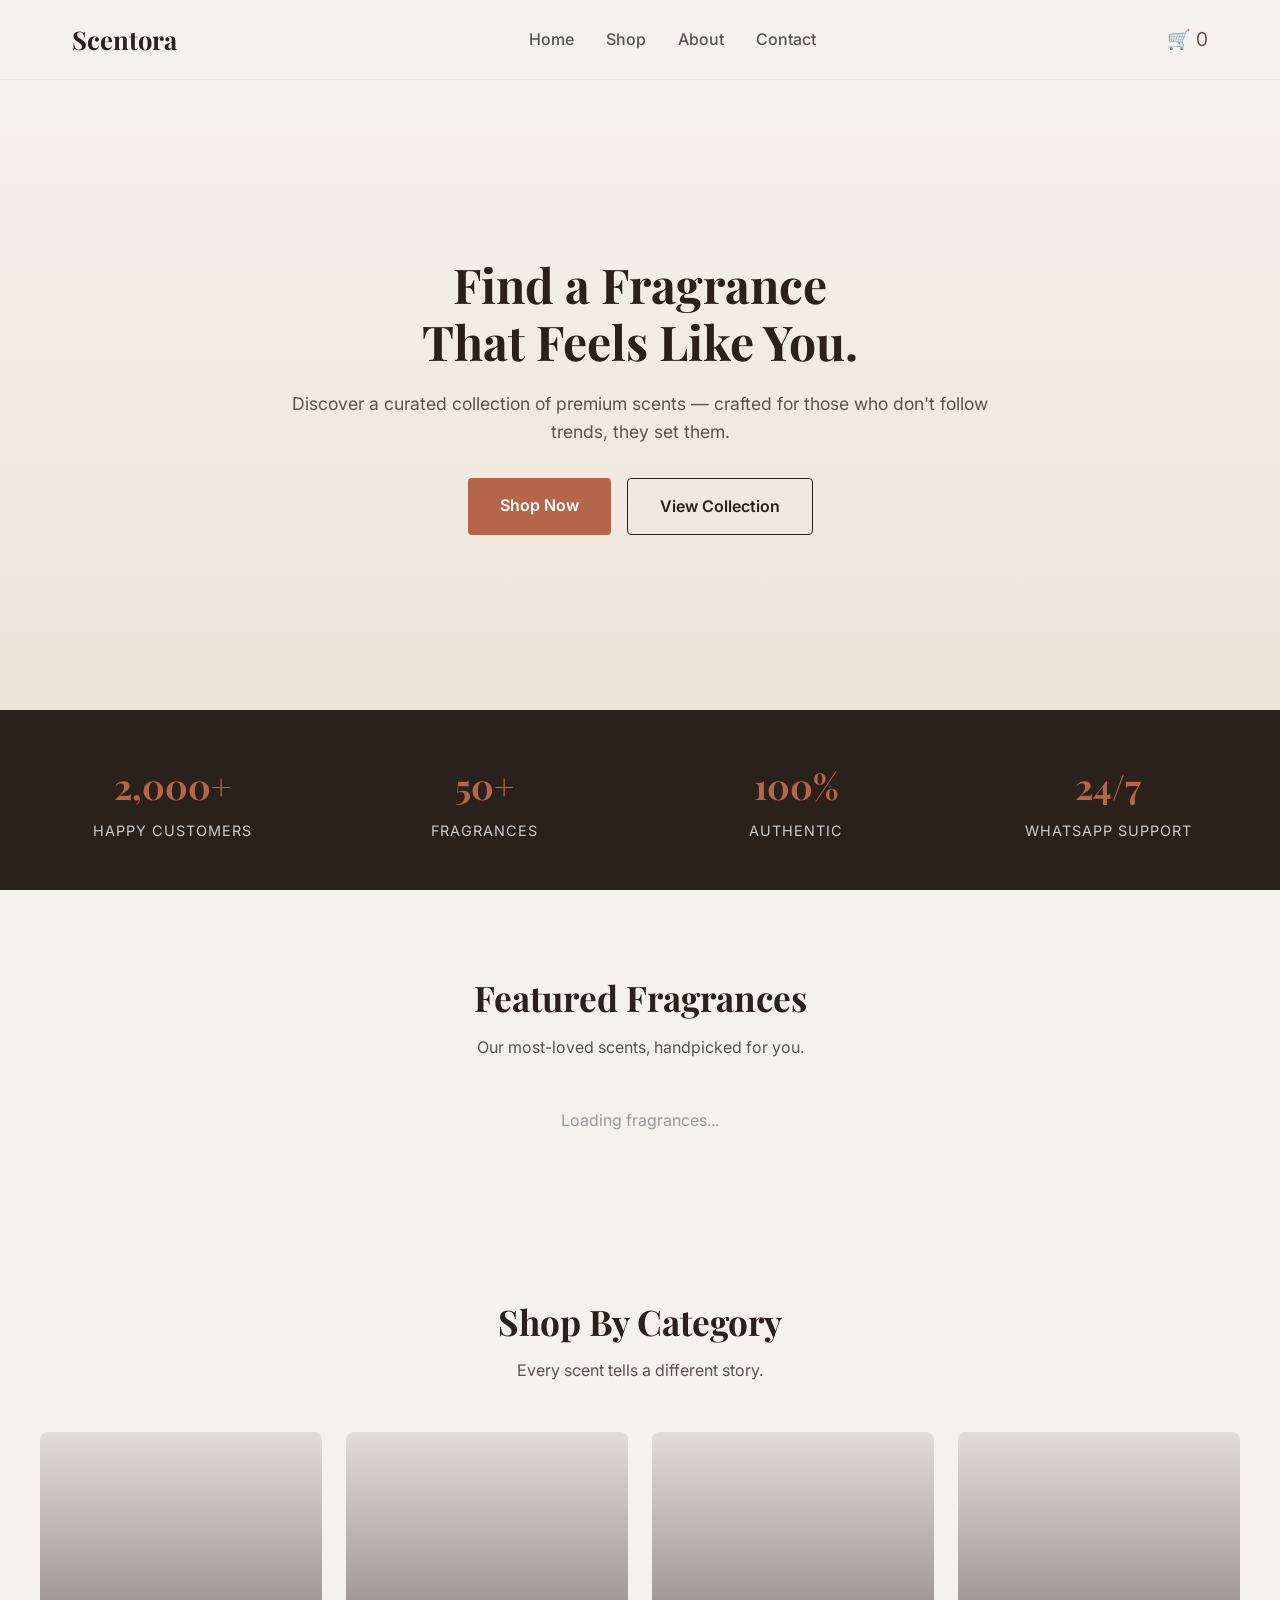
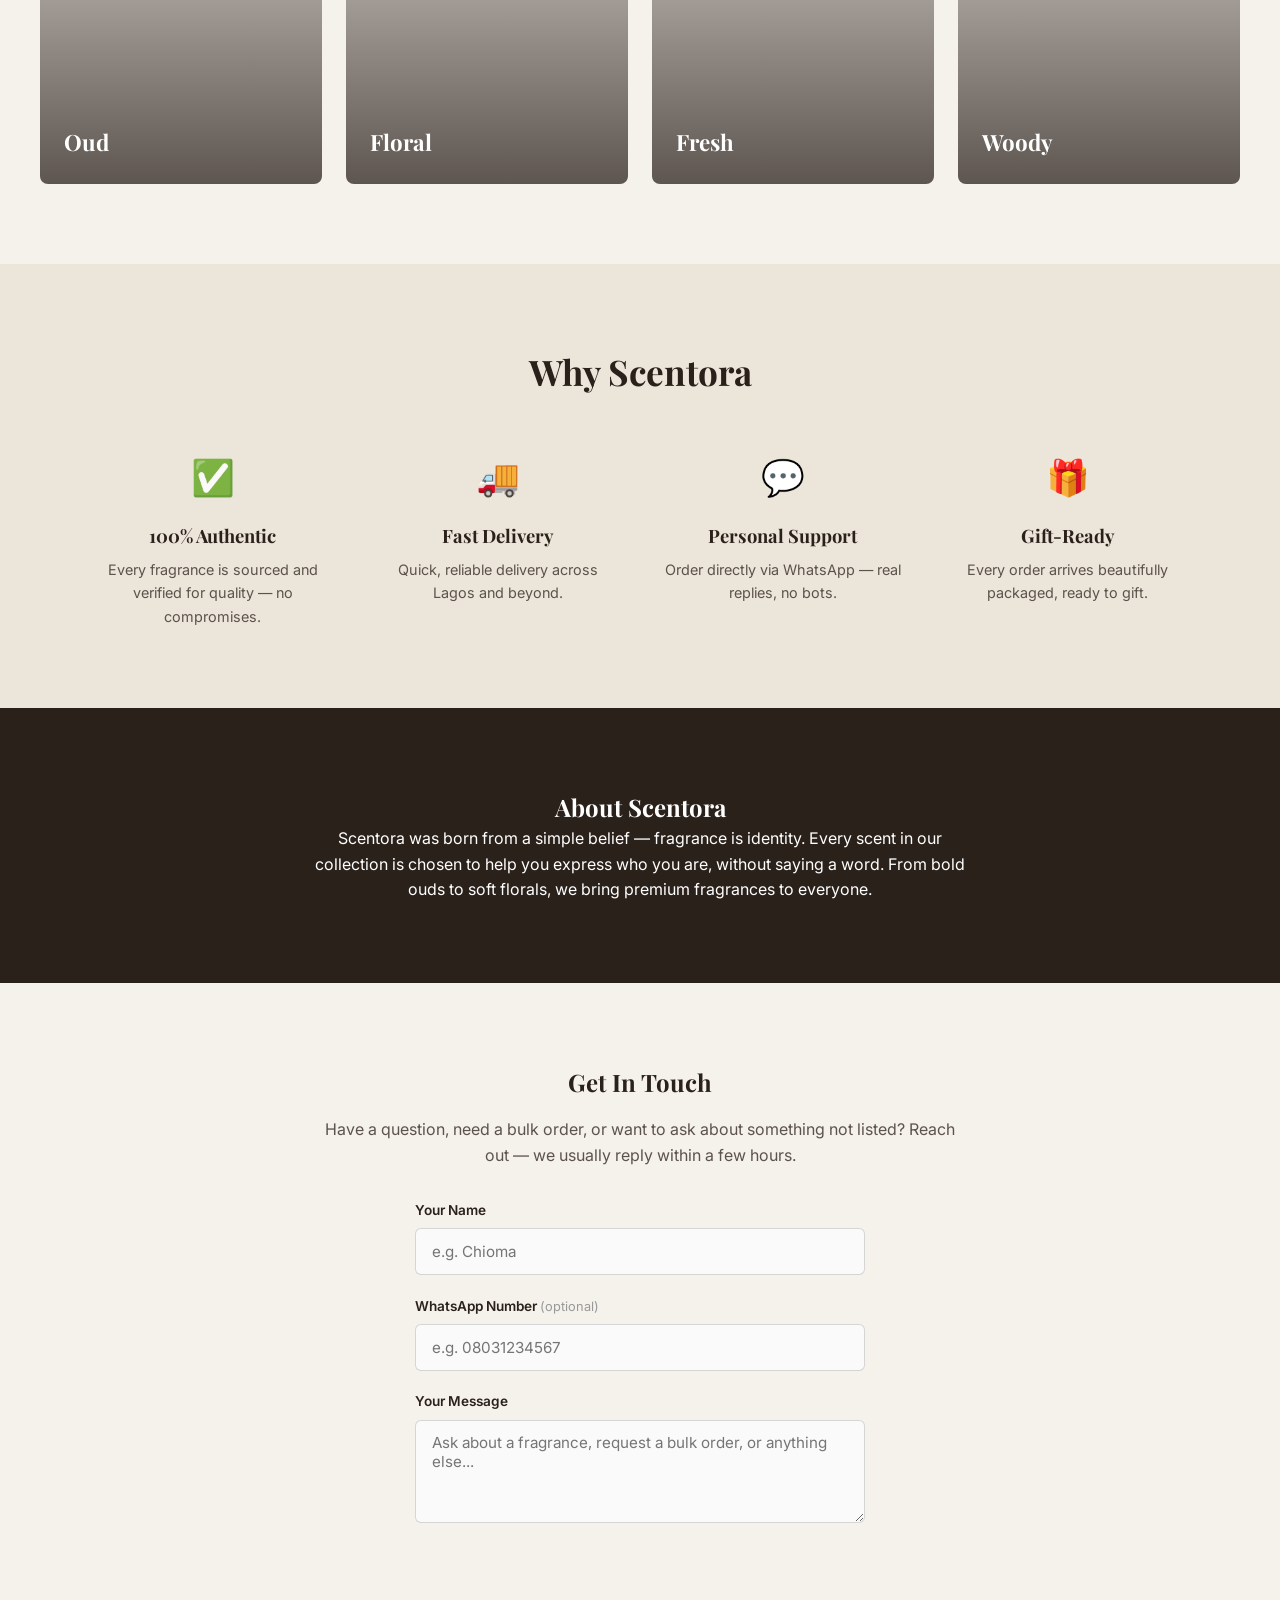
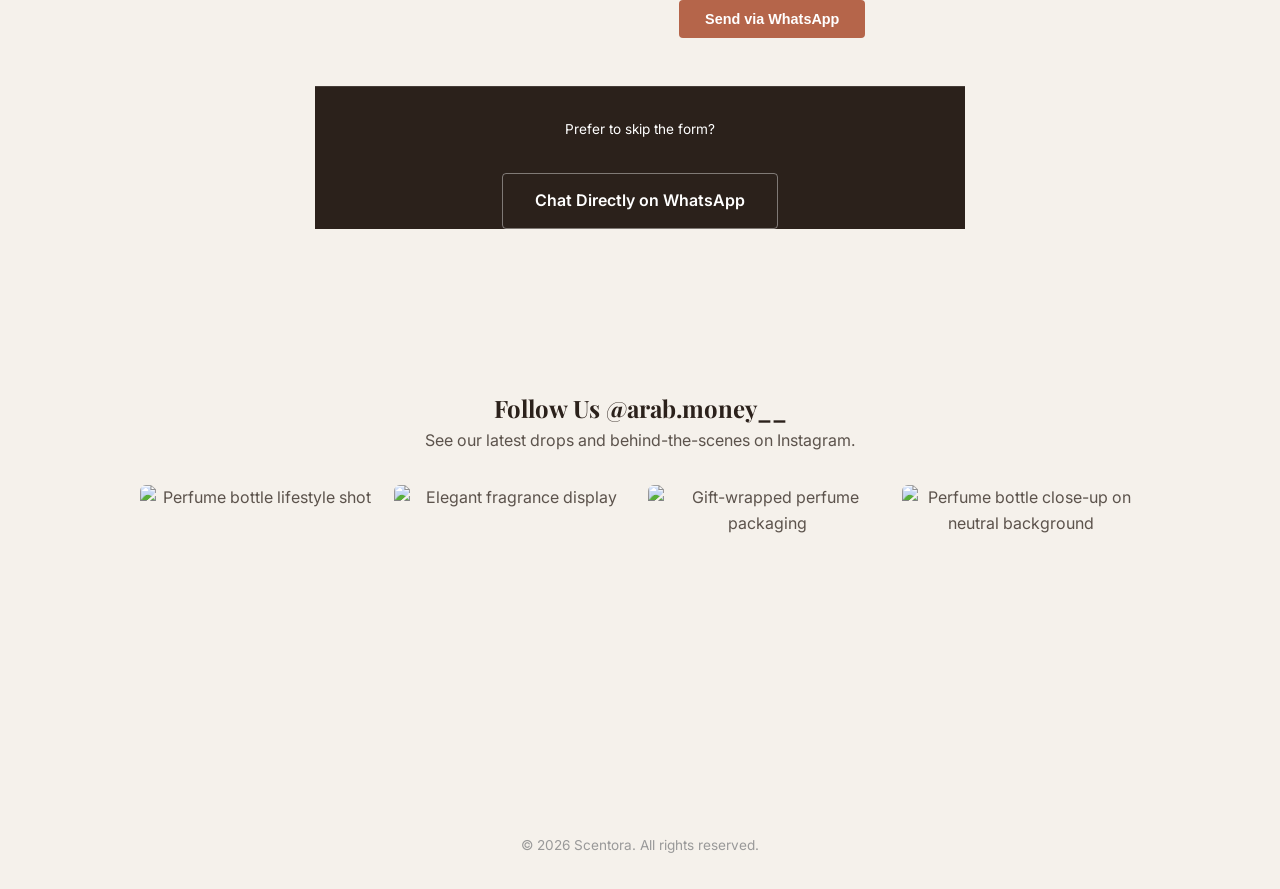
==== commit e880f511: "Add contact form with WhatsApp inquiry + validation, fix button layout" ====
--- a/index.html
+++ b/index.html
@@ -170,12 +170,58 @@
       <div class="contact__content">
         <h2>Get In Touch</h2>
         <p>
-          Have a question about a fragrance? Reach out — we usually reply within
-          a few hours.
+          Have a question, need a bulk order, or want to ask about something not
+          listed? Reach out — we usually reply within a few hours.
         </p>
-        <a href="#" class="btn btn--primary" id="whatsappContact"
-          >Chat on WhatsApp</a
-        >
+
+        <form id="contactForm" class="contact-form">
+          <div class="form-group">
+            <label for="contactName">Your Name</label>
+            <input
+              type="text"
+              id="contactName"
+              required
+              placeholder="e.g. Chioma"
+            />
+          </div>
+
+          <div class="form-group">
+            <label for="contactPhone"
+              >WhatsApp Number
+              <span class="optional-tag">(optional)</span></label
+            >
+            <input
+              type="tel"
+              id="contactPhone"
+              placeholder="e.g. 08031234567"
+            />
+          </div>
+
+          <div class="form-group">
+            <label for="contactMessage">Your Message</label>
+            <textarea
+              id="contactMessage"
+              rows="4"
+              required
+              placeholder="Ask about a fragrance, request a bulk order, or anything else..."
+            ></textarea>
+          </div>
+
+          <p class="contact-form__error" id="contactFormError"></p>
+
+          <div class="contact-form__submit-row">
+            <button type="submit" class="btn btn--primary contact-form__submit">
+              Send via WhatsApp
+            </button>
+          </div>
+        </form>
+
+        <div class="contact-alt">
+          <p class="contact-alt__label">Prefer to skip the form?</p>
+          <a href="#" class="btn btn--outline" id="whatsappContact"
+            >Chat Directly on WhatsApp</a
+          >
+        </div>
       </div>
     </section>
 
@@ -219,6 +265,7 @@
     <script src="js/supabase.js"></script>
     <script src="js/products.js"></script>
     <script src="js/cart.js"></script>
+    <script src="js/whatsapp.js"></script>
     <script src="js/ui.js"></script>
   </body>
 </html>
--- a/css/style.css
+++ b/css/style.css
@@ -260,6 +260,81 @@
 
 .contact p {
   margin-bottom: 2rem;
+}
+
+/* ============================================
+   CONTACT FORM
+   ============================================ */
+.contact-form {
+  max-width: 450px;
+  margin: 2rem auto 0;
+  text-align: left;
+}
+
+.contact-form textarea {
+  resize: vertical;
+}
+
+.optional-tag {
+  font-weight: 400;
+  color: #999;
+  font-size: 0.8rem;
+}
+
+.contact-form__error {
+  color: #ff8a75;
+  font-size: 0.85rem;
+  margin-bottom: 0.8rem;
+  min-height: 1.2em;
+}
+
+.contact-form__submit-row {
+  display: flex;
+  justify-content: flex-end;
+}
+
+.contact-form__submit {
+  border: none;
+  cursor: pointer;
+  padding: 0.7rem 1.6rem;
+  font-size: 0.9rem;
+}
+
+.contact-alt {
+  background-color: #2b211b;
+  margin-top: 3rem;
+  padding-top: 2rem;
+  border-top: 1px solid rgba(255, 255, 255, 0.12);
+  text-align: center;
+  position: relative;
+}
+
+.contact-alt__label {
+  font-size: 0.85rem;
+  color: white;
+  margin-bottom: 1rem;
+}
+
+.contact .btn--outline {
+  /* background-color: #ece5da; */
+  border-color: rgba(255, 255, 255, 0.4);
+  /* color: green; */
+  /* top: -90px; */
+}
+
+.contact .btn--outline:hover {
+  background: rgba(255, 255, 255, 0.15);
+  border-color: #fff;
+}
+
+.contact .btn--outline {
+  border-color: rgba(255, 255, 255, 0.4);
+  color: #fff;
+}
+
+.contact .btn--outline:hover {
+  background: rgba(255, 255, 255, 0.15);
+  border-color: #fff;
 }
 
 /* ============================================
